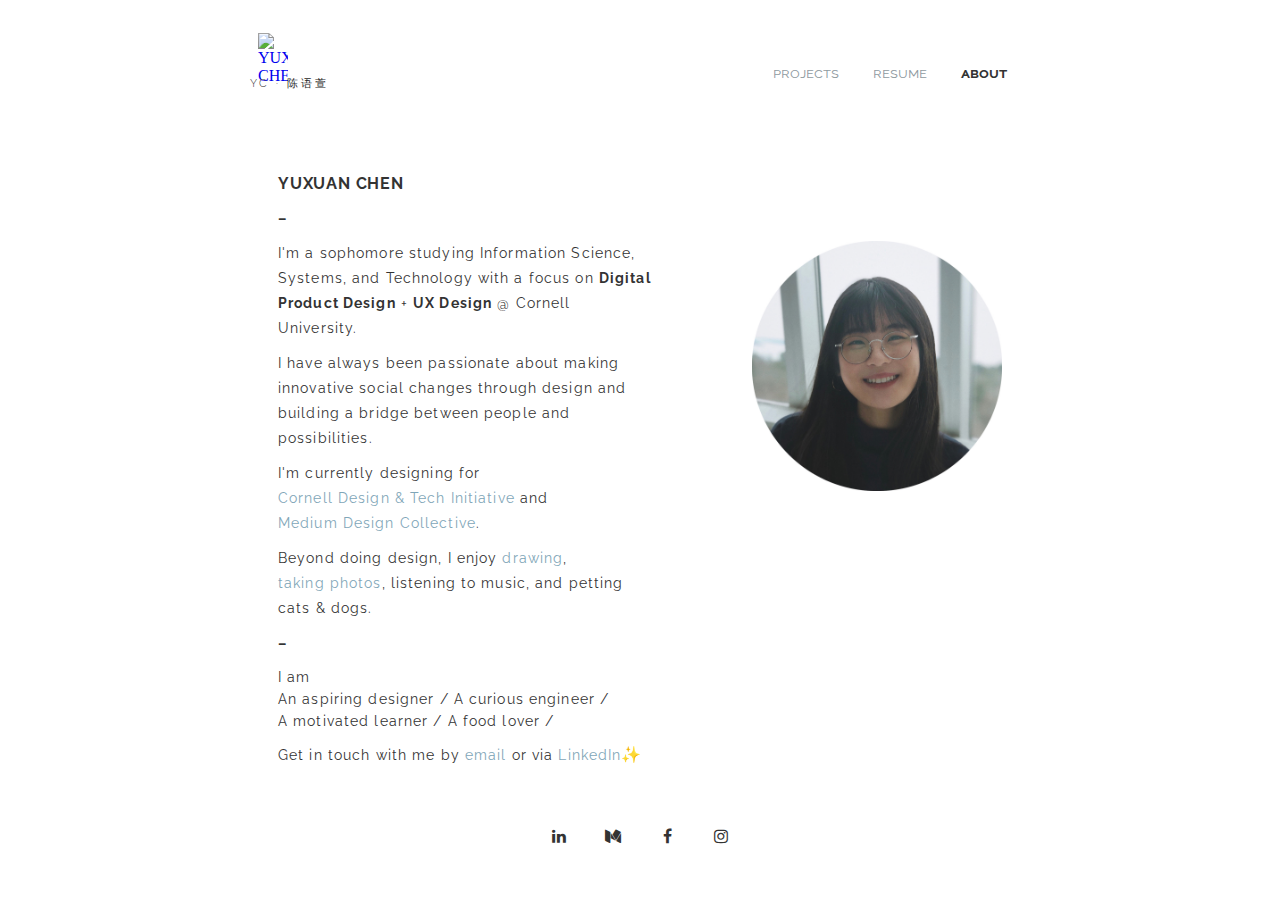
==== about.html @ 1ad93869 "updated resume" ====
<!DOCTYPE html>
<html lang="en" dir="ltr">

<head>
  <meta charset="utf-8">
  <title>Yuxuan Chen</title>
  <meta name="viewport" content="width=device-width, initial-scale=1">
  <link href="https://fonts.googleapis.com/css?family=Muli:200,200i,300,300i,400,400i,500,500i,600,600i,700,700i,800,800i,900,900i&display=swap" rel="stylesheet">
  <link href="https://fonts.googleapis.com/css?family=Work+Sans:100,200,300,400,500,600,700,800,900&display=swap" rel="stylesheet">
  <link href="https://fonts.googleapis.com/css?family=Raleway:100,100i,200,200i,300,300i,400,400i,500,500i,600,600i,700,700i,800,800i,900,900i&display=swap" rel="stylesheet">
  <link rel="stylesheet" type="text/css" href="styles/site.css" media="all" />
  <link rel="stylesheet" type="text/css" href="styles/about.css" media="all" />
  <link rel="shortcut icon" type="image/x-icon" href="favicon.ico">
  <script src="scripts/jquery-3.4.1.min.js" type="text/javascript"></script>
  <script src="scripts/site.js" type="text/javascript"></script>
  <script src="scripts/words.js" type="text/javascript"></script>
</head>

<body>
  <div class="header">
    <a href="about.html">
      <img src="images/logo.png" alt="YUXUAN CHEN" />
    </a>
    <nav>
      <ul>
        <li><a href="index.html">projects</a></li>
        <li><a href="YuxuanChen_Resume.pdf">resume</a></li>
        <li><a class="current-page" href="about.html">about</a></li>
      </ul>
    </nav>
  </div>
  <h2 id="name">YC · </h2>
  <h2 id="chinese">陈语萱 &nbsp;&nbsp;</h2>
  <!-- <div class="word_animation">
      <p>I am</p>
      <p>
        <span class="word salmon">a &nbsp;learner.</span>
        <span class="word purple">a &nbsp;designer.</span>
        <span class="word blue">an &nbsp;artist.</span>
        <span class="word green">a &nbsp;creator.</span>
        <span class="word yellow">an &nbsp;engineer.</span>
      </p>
    </div> -->




  <main class="intro">
    <div class="introduction">
      <p id="yuxuanchen">YUXUAN CHEN</p>
      <p class="dash"><strong>–</strong>
        <p>
          <p>I'm a sophomore studying Information Science, Systems,
            and Technology with a focus on <strong>Digital Product Design</strong> + <strong>UX Design</strong> @ Cornell University.</p>

          <p>I have always been passionate about making innovative social changes through
            design and building a bridge between people and possibilities.</p>

          <p>I'm currently designing for <a class="link" href="https://www.cornelldti.org/">Cornell Design & Tech Initiative</a> and <a class="link" href="https://cornellmedium.design/">Medium Design Collective</a>.</p>

          <p>Beyond doing design, I enjoy <a class="link" href="drawing.html">drawing</a>, <a class="link" href="photo.html">taking photos</a>, listening
            to music, and petting cats & dogs.</p>


          <p class="dash"><strong>–</strong>
            <p>

              <div id="introduction">
                <p>I am</p>
                <p>An aspiring designer / A curious engineer /</p>
                <p>A motivated learner / A food lover /</p>


              </div>

              <p>Get in touch with me by <a class="link" href="mailto:yc943@cornell.edu">email</a>
                or via <a class="link" href="https://www.linkedin.com/in/yuxuanchen12/">LinkedIn</a><span class="emoji">✨</span></p>
    </div>
    <div class="pic">
      <img src="images/yc943.jpg" alt="a picture of me" />
    </div>
  </main>

  <div class="footer">
    <link rel="stylesheet" href="https://cdnjs.cloudflare.com/ajax/libs/font-awesome/4.7.0/css/font-awesome.min.css">
    <a href="https://www.linkedin.com/in/yuxuanchen12/" class="fa fa-linkedin"></a>
    <a href="https://medium.com/@yuxuanc1212" class="fa fa-medium"></a>
    <a href="https://www.facebook.com/Yuxuannnnchen" class="fa fa-facebook"></a>
    <a href="https://www.instagram.com/yuxuannc/" class="fa fa-instagram"></a>

  </div>
</body>

</html>
---- styles/site.css ----
body {
  padding-left: 250px;
  padding-right: 250px;
  padding-top: 25px;
}

.header {
  align-items: center;
  position: relative;
}

.header img {
  display: inline-block;
  float: left;
  width: 30px;
}

/*Navigation*/
nav {
  display: flex;
  justify-content: flex-end;
}

nav li {
  display: inline-block;
  padding: 5px;
  margin: 10px;
}

nav a {
  font-size: 15px;
  color: #8f9a9f;
  position: relative;
  font-family: 'Raleway', sans-serif;
  text-decoration: none;
  font-variant: small-caps;
}

nav a::after {
  position: absolute;
  content: "";
  top: 100%;
  left: 0;
  width: 100%;
  height: 2px;
  background: #7FA6B8;
  transform: scaleX(0);
  transform-origin: right;
  transition: transform 0.5s;
}

nav a:hover {
  color: gray;
}

nav a:hover::after {
  transform: scaleX(1);
  transform-origin: left;
}

.current-page {
  color: #333333;
  font-weight: 700;
}

/* Project Nav */
.projects_nav{
  padding-top: 60px;
  padding-left: 20px;
  padding-right: 20px;
}

.projects_nav a{
  font-size: 14px;
  color: #CCCCCC;
  position: relative;
  font-family: 'Raleway', sans-serif;
  text-decoration: none;
  letter-spacing:1.5px;
  font-weight: 400;
  line-height: 40px;

}

#current {
  color: #333333 !important;
}

a:hover{
  color: #333333;
}


/* footer */
.fa {
  font-size: 30px;
  width: 50px;
  text-align: center;
  text-decoration: none;
  bottom: 0px;
}

.fa:hover {
  color: gray;
}

.fa-linkedin {
  color: #333333;
}

.fa-facebook {
  color: #333333;
}

.fa-instagram {
  color: #333333;
}

.fa-medium {
  color: #333333;
}

.footer {
  padding-top: 50px;
  padding-bottom: 30px;
  text-align: center;
}

.top {
  text-align: center;
}

.top a {
  font-size: 15px;
  font-family: 'Raleway', sans-serif;
  text-decoration: none;
  letter-spacing: 0.8px;
  color: gray;
}


#name {
  display: inline;
  font-family: 'Raleway', sans-serif;
  font-weight: 300;
  font-size: 11px;
  color: #333333;
  position: relative;
  margin-bottom: 0px;
  letter-spacing: 3px;
  left: -8px;
  top:-40px;
}

#chinese {
  display: inline;
  font-family: 'Raleway', sans-serif;
  font-weight: 100;
  font-size: 11px;
  color: #272727;
  position: relative;
  margin-bottom: 0px;
  letter-spacing: 3px;
  left: -8px;
  top:-40px;
}


.heading h2 {
  display: inline;
  font-family: 'Raleway', sans-serif;
  font-weight: 300;
  font-size: 13px;
  color: #333333;
  position: relative;
  margin-top: 0px;
  margin-bottom: 0px;
  letter-spacing: 4px;
}

/* button,
button::after {
  -webkit-transition: all 0.3s;
	-moz-transition: all 0.3s;
  -o-transition: all 0.3s;
	transition: all 0.3s;
} */
button {
  font-size: 11px;
  letter-spacing: 1.3px;
  font-family: 'Raleway', sans-serif;
  background: none;
  border: 1.2px solid #333333;
  color: #333333;
  display: block;
  padding: 8px 20px;
  position: relative;
}

button::before,
button::after {
  background: #333333;
  content: '';
  z-index: -1;
}

button:hover {
  border: 1px solid #808080;
  color: white;
  background: #808080;
  font-weight: bold;
}

.btn {
  overflow: hidden;
}

.link{
  display: inline-block;
}



@media (max-width: 900px) {
  body {
    padding-left: 25px;
    padding-right: 25px;
  }

  .header {
    display: flex;
    flex-direction: column;
  }


  #name {
    display: none;
  }

  #chinese {
    display: none;
  }

  nav ul {
    padding-left: 0px;
  }

  button {
    text-align: center;
  }
}
---- styles/about.css ----
/*Intro*/
.intro{
  display: flex;
  flex-direction:row;
  padding-top: 30px;
  padding-left: 20px;
  padding-right: 20px;
}
.pic img{
  width:250px;
  float: right;
  margin-left: 20%;
  margin-top: 80px;
  position: relative;
}
.intro p{
  display:block;
  font-family:'Raleway', sans-serif;
  font-weight:400;
  color:#333333;
  font-size: 14px;
  letter-spacing: .08em;
  line-height: 25px;
  margin-right: 100px;
  margin-bottom: 10px;
  margin-top: 10px;
  }
.am p{
  margin-bottom: 0px;
  margin-top: 0px;
}
.intro a{
  color: #7FA6B8;
  position: relative;
  text-decoration: none;
}

.intro a:before {
  content: "";
  position: absolute;
  width: 100%;
  height: 1px;
  bottom: 0;
  left: 0;
  background-color: #7FA6B8;
  visibility: hidden;
  -webkit-transform: scaleX(0);
  transform: scaleX(0);
  -webkit-transition: all 0.5s ease-in-out 0s;
  transition: all 0.5s ease-in-out 0s;
}
.intro a:hover:before {
  visibility: visible;
  -webkit-transform: scaleX(1);
  transform: scaleX(1);
}


.intro strong{
  font-family:'Raleway', sans-serif;
  font-size: 14px;
  font-style: normal;
  font-weight:700;
  color: #333333;

}
#introduction{
  margin-bottom: 10px;
}
#introduction p{
  margin-bottom: 0px;
  margin-top: 0px;
  display:block;
  font-family:'Raleway', sans-serif;
  font-weight:400;
  color:#333333;
  font-size: 14px;
  letter-spacing: .08em;
  line-height: 22px;
}

.dash{
  font-family: "Raleway";
    font-size: 14px;
    line-height: .9em;
    text-transform: none;
    letter-spacing: .2em;
    text-decoration: none;
    font-weight: 700;
    font-style: normal;
    color:#333333;
    margin-top: 0px;
    margin-bottom: 0px;
}
.dash p{
  margin-top: 0px;
  margin-bottom: 0px;

}
#yuxuanchen{
  font-family: 'Raleway', sans-serif;
  font-size: 16px;
  letter-spacing: .05em;
  font-weight: 700;
}

/* word_animation*/
  .word_animation {
    font-family: 'Raleway', sans-serif;
    font-weight: 600;
    font-size: 30px;
    color: white;
    transform: translateX(-100px);
    text-align: center;
  }

  .word_animation p {
    display: inline-flex;
    text-align: center;
    vertical-align: top;
    color:#333333;
    letter-spacing: 2px;;
  }
  .word_animation p .word {
    position: absolute;
    display: flex;
    opacity: 0;
  }
  .word_animation p .word .letter {
    transform-origin: center center 25px;
  }
  .word_animation p .word .letter.out {
    transform: rotateX(90deg);
    transition: 0.32s cubic-bezier(0.6, 0, 0.7, 0.2);
  }
  .word_animation p .word .letter.in {
    transition: 0.38s ease;
  }
  .word_animation p .word .letter.behind {
    transform: rotateX(-90deg);
  }

  .salmon {
    color: #E7968b;
  }

  .purple {
    color: #ba8cd7;
  }

  .blue {
    color: #73a9c2;
  }

  .green {
    color: #9eba83;
  }

  .yellow {
    color: #f8d568;
  }
  .emoji{
    font-size: 16px;
  }

  @media (max-width: 900px) {
    .intro{
      flex-direction: column-reverse;
    }
    .intro p{
      margin-right: 0px;
    }
    .pic img{
      float: none;
      display: block;
      margin-left: auto;
      margin-right: auto;
      margin-top: 0px;
      width: 50%;
      margin-bottom: 20px;
    }
  }
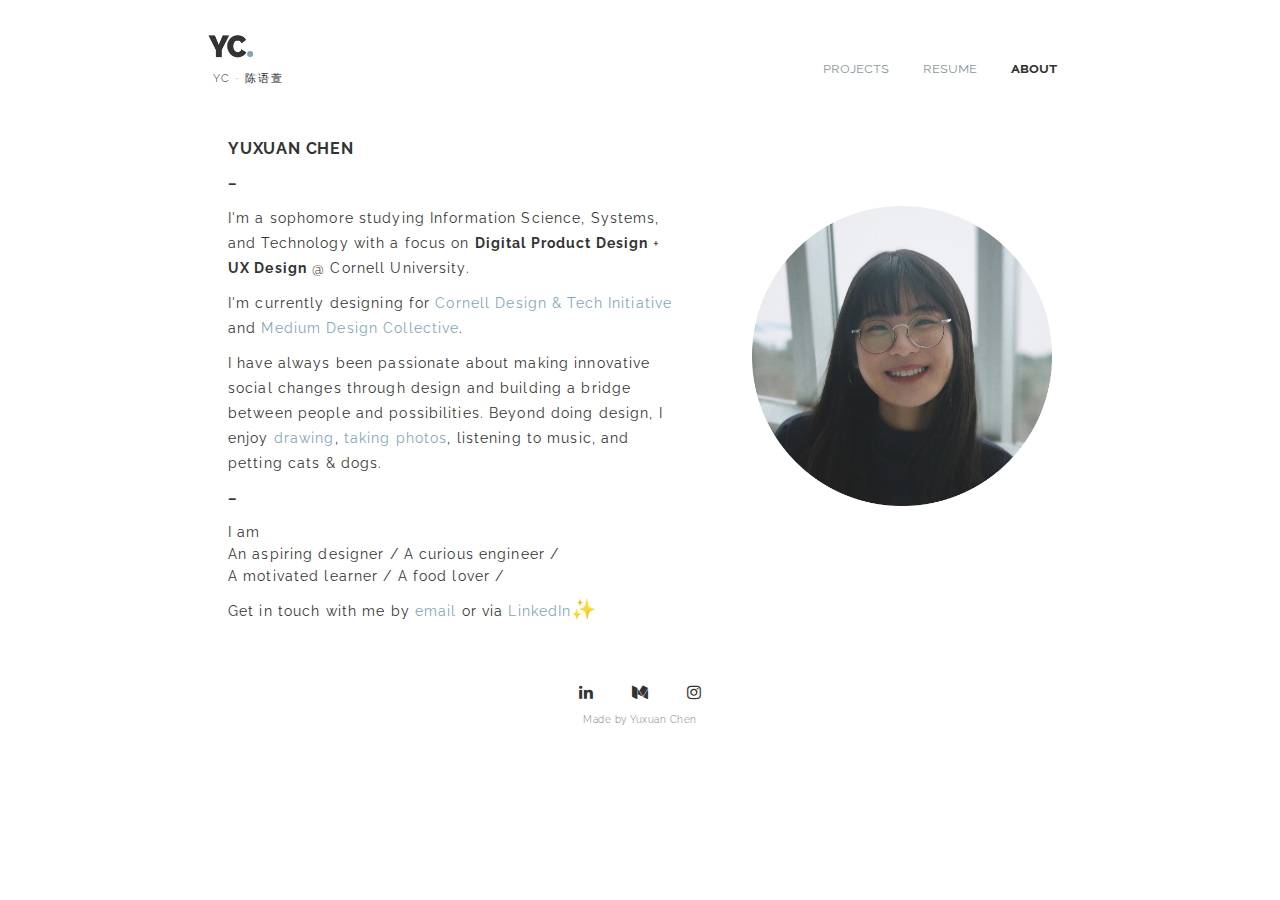
==== commit d5e7bbc0: "updated footer" ====
--- a/about.html
+++ b/about.html
@@ -31,19 +31,6 @@
   </div>
   <h2 id="name">YC · </h2>
   <h2 id="chinese">陈语萱 &nbsp;&nbsp;</h2>
-  <!-- <div class="word_animation">
-      <p>I am</p>
-      <p>
-        <span class="word salmon">a &nbsp;learner.</span>
-        <span class="word purple">a &nbsp;designer.</span>
-        <span class="word blue">an &nbsp;artist.</span>
-        <span class="word green">a &nbsp;creator.</span>
-        <span class="word yellow">an &nbsp;engineer.</span>
-      </p>
-    </div> -->
-
-
-
 
   <main class="intro">
     <div class="introduction">
@@ -53,13 +40,11 @@
           <p>I'm a sophomore studying Information Science, Systems,
             and Technology with a focus on <strong>Digital Product Design</strong> + <strong>UX Design</strong> @ Cornell University.</p>
 
-          <p>I have always been passionate about making innovative social changes through
-            design and building a bridge between people and possibilities.</p>
-
           <p>I'm currently designing for <a class="link" href="https://www.cornelldti.org/">Cornell Design & Tech Initiative</a> and <a class="link" href="https://cornellmedium.design/">Medium Design Collective</a>.</p>
 
-          <p>Beyond doing design, I enjoy <a class="link" href="drawing.html">drawing</a>, <a class="link" href="photo.html">taking photos</a>, listening
-            to music, and petting cats & dogs.</p>
+          <p>I have always been passionate about making innovative social changes through
+            design and building a bridge between people and possibilities. Beyond doing design, I enjoy <a class="link" href="drawing.html">drawing</a>, <a class="link" href="photo.html">taking photos</a>, listening
+              to music, and petting cats & dogs.</p>
 
 
           <p class="dash"><strong>–</strong>
@@ -85,8 +70,9 @@
     <link rel="stylesheet" href="https://cdnjs.cloudflare.com/ajax/libs/font-awesome/4.7.0/css/font-awesome.min.css">
     <a href="https://www.linkedin.com/in/yuxuanchen12/" class="fa fa-linkedin"></a>
     <a href="https://medium.com/@yuxuanc1212" class="fa fa-medium"></a>
-    <a href="https://www.facebook.com/Yuxuannnnchen" class="fa fa-facebook"></a>
+    <!-- <a href="https://www.facebook.com/Yuxuannnnchen" class="fa fa-facebook"></a> -->
     <a href="https://www.instagram.com/yuxuannc/" class="fa fa-instagram"></a>
+    <p id="mb">Made by Yuxuan Chen</p>
 
   </div>
 </body>
--- a/styles/site.css
+++ b/styles/site.css
@@ -1,7 +1,7 @@
 body {
-  padding-left: 250px;
-  padding-right: 250px;
-  padding-top: 25px;
+  padding-left: 200px;
+  padding-right: 200px;
+  padding-top: 20px;
 }
 
 .header {
@@ -12,7 +12,8 @@
 .header img {
   display: inline-block;
   float: left;
-  width: 30px;
+  width: 45px;
+  left:-2px;
 }
 
 /*Navigation*/
@@ -147,8 +148,8 @@
   color: #333333;
   position: relative;
   margin-bottom: 0px;
-  letter-spacing: 3px;
-  left: -8px;
+  letter-spacing: 2px;
+  left: 5px;
   top:-40px;
 }
 
@@ -160,8 +161,8 @@
   color: #272727;
   position: relative;
   margin-bottom: 0px;
-  letter-spacing: 3px;
-  left: -8px;
+  letter-spacing: 2px;
+  left: 5px;
   top:-40px;
 }
 
@@ -219,6 +220,14 @@
   display: inline-block;
 }
 
+#mb{
+  font-family: 'Raleway', sans-serif;
+  font-size: 10px;
+  color: #808080;
+  margin-top: 12px;
+  font-weight: 300;
+  letter-spacing: 0.5px;
+}
 
 
 @media (max-width: 900px) {
--- a/styles/about.css
+++ b/styles/about.css
@@ -1,35 +1,38 @@
 /*Intro*/
-.intro{
+.intro {
   display: flex;
-  flex-direction:row;
-  padding-top: 30px;
+  flex-direction: row;
   padding-left: 20px;
   padding-right: 20px;
 }
-.pic img{
-  width:250px;
+
+.pic img {
+  width: 300px;
   float: right;
   margin-left: 20%;
   margin-top: 80px;
   position: relative;
 }
-.intro p{
-  display:block;
-  font-family:'Raleway', sans-serif;
-  font-weight:400;
-  color:#333333;
+
+.intro p {
+  display: block;
+  font-family: 'Raleway', sans-serif;
+  font-weight: 400;
+  color: #333333;
   font-size: 14px;
   letter-spacing: .08em;
   line-height: 25px;
-  margin-right: 100px;
+  margin-right: 70px;
   margin-bottom: 10px;
   margin-top: 10px;
-  }
-.am p{
+}
+
+.am p {
   margin-bottom: 0px;
   margin-top: 0px;
 }
-.intro a{
+
+.intro a {
   color: #7FA6B8;
   position: relative;
   text-decoration: none;
@@ -49,134 +52,91 @@
   -webkit-transition: all 0.5s ease-in-out 0s;
   transition: all 0.5s ease-in-out 0s;
 }
+
 .intro a:hover:before {
   visibility: visible;
   -webkit-transform: scaleX(1);
   transform: scaleX(1);
 }
 
-
-.intro strong{
-  font-family:'Raleway', sans-serif;
+.intro strong {
+  font-family: 'Raleway', sans-serif;
   font-size: 14px;
   font-style: normal;
-  font-weight:700;
+  font-weight: 700;
   color: #333333;
+}
 
-}
-#introduction{
+#introduction {
   margin-bottom: 10px;
 }
-#introduction p{
+
+#introduction p {
   margin-bottom: 0px;
   margin-top: 0px;
-  display:block;
-  font-family:'Raleway', sans-serif;
-  font-weight:400;
-  color:#333333;
+  display: block;
+  font-family: 'Raleway', sans-serif;
+  font-weight: 400;
+  color: #333333;
   font-size: 14px;
   letter-spacing: .08em;
   line-height: 22px;
 }
 
-.dash{
+.dash {
   font-family: "Raleway";
-    font-size: 14px;
-    line-height: .9em;
-    text-transform: none;
-    letter-spacing: .2em;
-    text-decoration: none;
-    font-weight: 700;
-    font-style: normal;
-    color:#333333;
-    margin-top: 0px;
-    margin-bottom: 0px;
-}
-.dash p{
+  font-size: 14px;
+  line-height: .9em;
+  text-transform: none;
+  letter-spacing: .2em;
+  text-decoration: none;
+  font-weight: 700;
+  font-style: normal;
+  color: #333333;
   margin-top: 0px;
   margin-bottom: 0px;
+}
 
+.dash p {
+  margin-top: 0px;
+  margin-bottom: 0px;
 }
-#yuxuanchen{
+
+#yuxuanchen {
   font-family: 'Raleway', sans-serif;
   font-size: 16px;
   letter-spacing: .05em;
   font-weight: 700;
 }
 
-/* word_animation*/
-  .word_animation {
-    font-family: 'Raleway', sans-serif;
-    font-weight: 600;
-    font-size: 30px;
-    color: white;
-    transform: translateX(-100px);
+.emoji {
+  font-size: 20px;
+}
+
+@media (max-width: 900px) {
+  .intro {
+    flex-direction: column-reverse;
+  }
+
+  .intro p {
+    margin-right: 0px;
+  }
+
+  .pic img {
+    float: none;
+    display: block;
+    margin-left: auto;
+    margin-right: auto;
+    margin-top: 0px;
+    width: 50%;
+    margin-bottom: 20px;
+  }
+
+  .intro {
+    padding-top: 20px;
+  }
+
+  #yuxuanchen {
     text-align: center;
   }
-
-  .word_animation p {
-    display: inline-flex;
-    text-align: center;
-    vertical-align: top;
-    color:#333333;
-    letter-spacing: 2px;;
-  }
-  .word_animation p .word {
-    position: absolute;
-    display: flex;
-    opacity: 0;
-  }
-  .word_animation p .word .letter {
-    transform-origin: center center 25px;
-  }
-  .word_animation p .word .letter.out {
-    transform: rotateX(90deg);
-    transition: 0.32s cubic-bezier(0.6, 0, 0.7, 0.2);
-  }
-  .word_animation p .word .letter.in {
-    transition: 0.38s ease;
-  }
-  .word_animation p .word .letter.behind {
-    transform: rotateX(-90deg);
-  }
-
-  .salmon {
-    color: #E7968b;
-  }
-
-  .purple {
-    color: #ba8cd7;
-  }
-
-  .blue {
-    color: #73a9c2;
-  }
-
-  .green {
-    color: #9eba83;
-  }
-
-  .yellow {
-    color: #f8d568;
-  }
-  .emoji{
-    font-size: 16px;
-  }
-
-  @media (max-width: 900px) {
-    .intro{
-      flex-direction: column-reverse;
-    }
-    .intro p{
-      margin-right: 0px;
-    }
-    .pic img{
-      float: none;
-      display: block;
-      margin-left: auto;
-      margin-right: auto;
-      margin-top: 0px;
-      width: 50%;
-      margin-bottom: 20px;
-    }
-  }
+}
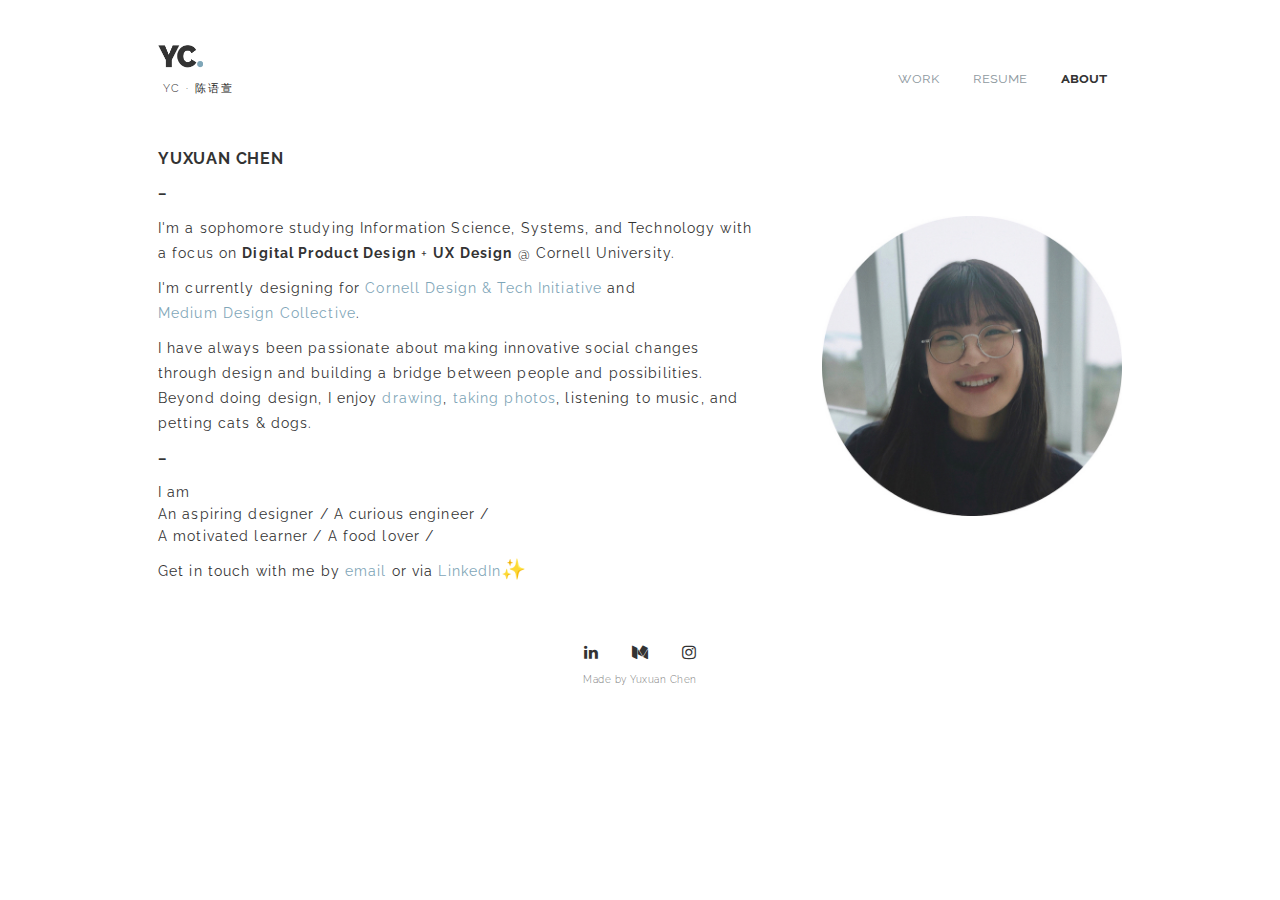
==== commit aa36aa0e: "updated nav bar" ====
--- a/about.html
+++ b/about.html
@@ -10,7 +10,7 @@
   <link href="https://fonts.googleapis.com/css?family=Raleway:100,100i,200,200i,300,300i,400,400i,500,500i,600,600i,700,700i,800,800i,900,900i&display=swap" rel="stylesheet">
   <link rel="stylesheet" type="text/css" href="styles/site.css" media="all" />
   <link rel="stylesheet" type="text/css" href="styles/about.css" media="all" />
-  <link rel="shortcut icon" type="image/x-icon" href="favicon.ico">
+  <link rel="shortcut icon" type="image/x-icon" href="faviconn.ico">
   <script src="scripts/jquery-3.4.1.min.js" type="text/javascript"></script>
   <script src="scripts/site.js" type="text/javascript"></script>
   <script src="scripts/words.js" type="text/javascript"></script>
@@ -23,7 +23,7 @@
     </a>
     <nav>
       <ul>
-        <li><a href="index.html">projects</a></li>
+        <li><a href="index.html">work</a></li>
         <li><a href="YuxuanChen_Resume.pdf">resume</a></li>
         <li><a class="current-page" href="about.html">about</a></li>
       </ul>
--- a/styles/site.css
+++ b/styles/site.css
@@ -1,7 +1,7 @@
 body {
-  padding-left: 200px;
-  padding-right: 200px;
-  padding-top: 20px;
+  padding-left: 150px;
+  padding-right: 150px;
+  padding-top: 30px;
 }
 
 .header {
@@ -72,7 +72,7 @@
 }
 
 .projects_nav a{
-  font-size: 14px;
+  font-size: 15px;
   color: #CCCCCC;
   position: relative;
   font-family: 'Raleway', sans-serif;
@@ -95,7 +95,7 @@
 /* footer */
 .fa {
   font-size: 30px;
-  width: 50px;
+  width: 45px;
   text-align: center;
   text-decoration: none;
   bottom: 0px;
@@ -179,13 +179,6 @@
   letter-spacing: 4px;
 }
 
-/* button,
-button::after {
-  -webkit-transition: all 0.3s;
-	-moz-transition: all 0.3s;
-  -o-transition: all 0.3s;
-	transition: all 0.3s;
-} */
 button {
   font-size: 11px;
   letter-spacing: 1.3px;
--- a/styles/about.css
+++ b/styles/about.css
@@ -2,8 +2,8 @@
 .intro {
   display: flex;
   flex-direction: row;
-  padding-left: 20px;
-  padding-right: 20px;
+  /* padding-left: 20px;
+  padding-right: 20px; */
 }
 
 .pic img {
@@ -47,9 +47,7 @@
   left: 0;
   background-color: #7FA6B8;
   visibility: hidden;
-  -webkit-transform: scaleX(0);
   transform: scaleX(0);
-  -webkit-transition: all 0.5s ease-in-out 0s;
   transition: all 0.5s ease-in-out 0s;
 }
 
@@ -116,6 +114,7 @@
 @media (max-width: 900px) {
   .intro {
     flex-direction: column-reverse;
+    padding-top: 0px;
   }
 
   .intro p {
@@ -132,10 +131,6 @@
     margin-bottom: 20px;
   }
 
-  .intro {
-    padding-top: 20px;
-  }
-
   #yuxuanchen {
     text-align: center;
   }
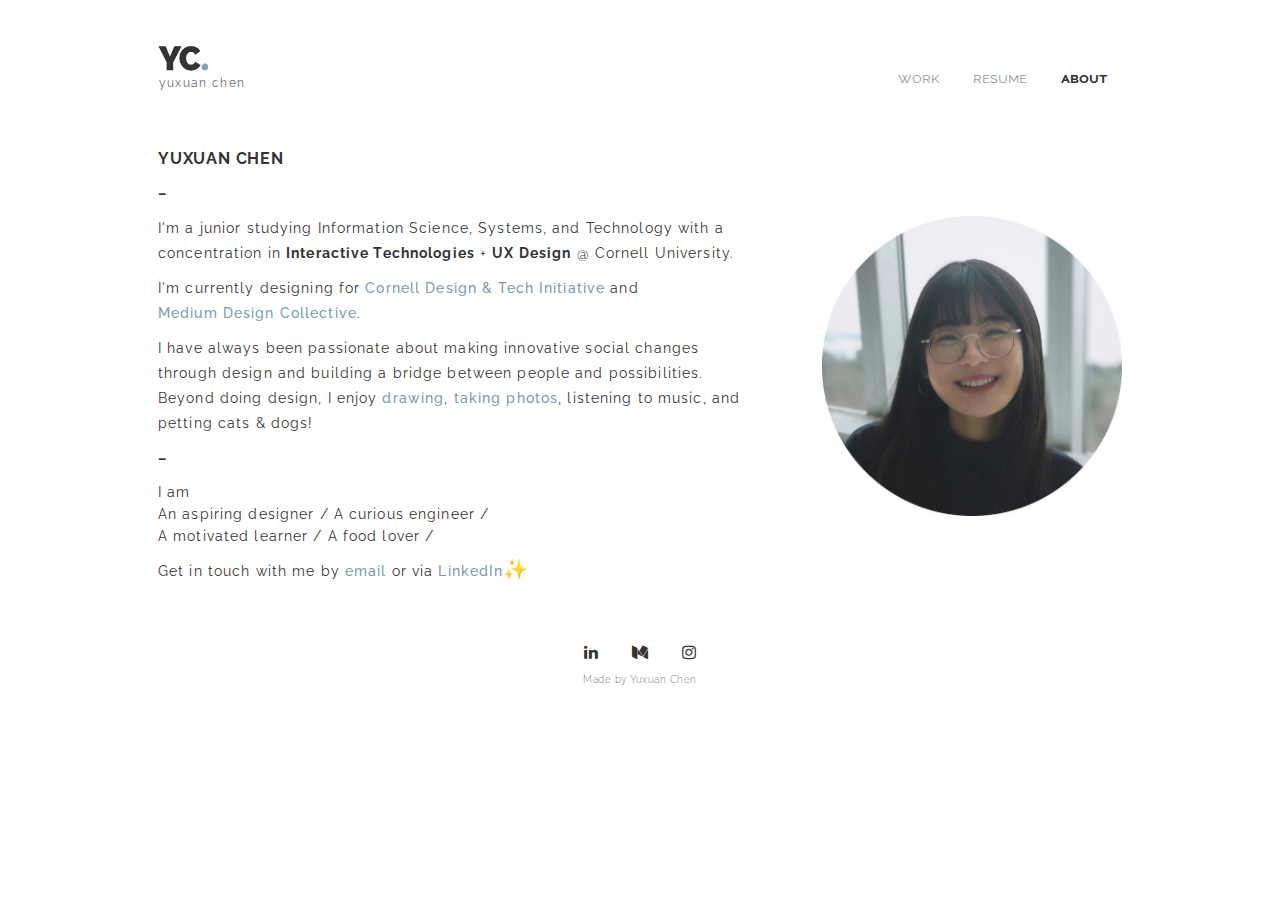
==== commit b070825b: "removed proj" ====
--- a/about.html
+++ b/about.html
@@ -5,8 +5,7 @@
   <meta charset="utf-8">
   <title>Yuxuan Chen</title>
   <meta name="viewport" content="width=device-width, initial-scale=1">
-  <link href="https://fonts.googleapis.com/css?family=Muli:200,200i,300,300i,400,400i,500,500i,600,600i,700,700i,800,800i,900,900i&display=swap" rel="stylesheet">
-  <link href="https://fonts.googleapis.com/css?family=Work+Sans:100,200,300,400,500,600,700,800,900&display=swap" rel="stylesheet">
+  <link href="https://fonts.googleapis.com/css2?family=Poppins:ital,wght@0,100;0,200;0,300;0,400;0,500;0,600;0,700;0,800;0,900;1,100;1,200;1,300;1,400;1,500;1,600;1,700;1,900&display=swap" rel="stylesheet">
   <link href="https://fonts.googleapis.com/css?family=Raleway:100,100i,200,200i,300,300i,400,400i,500,500i,600,600i,700,700i,800,800i,900,900i&display=swap" rel="stylesheet">
   <link rel="stylesheet" type="text/css" href="styles/site.css" media="all" />
   <link rel="stylesheet" type="text/css" href="styles/about.css" media="all" />
@@ -29,22 +28,23 @@
       </ul>
     </nav>
   </div>
-  <h2 id="name">YC · </h2>
-  <h2 id="chinese">陈语萱 &nbsp;&nbsp;</h2>
+
+  <h2 id="name">yuxuan chen</h2>
+  <!-- <h2 id="chinese">陈语萱 &nbsp;&nbsp;</h2> -->
 
   <main class="intro">
     <div class="introduction">
       <p id="yuxuanchen">YUXUAN CHEN</p>
       <p class="dash"><strong>–</strong>
         <p>
-          <p>I'm a sophomore studying Information Science, Systems,
-            and Technology with a focus on <strong>Digital Product Design</strong> + <strong>UX Design</strong> @ Cornell University.</p>
+          <p>I'm a junior studying Information Science, Systems,
+            and Technology with a concentration in <strong>Interactive Technologies</strong> + <strong>UX Design</strong> @ Cornell University.</p>
 
           <p>I'm currently designing for <a class="link" href="https://www.cornelldti.org/">Cornell Design & Tech Initiative</a> and <a class="link" href="https://cornellmedium.design/">Medium Design Collective</a>.</p>
 
           <p>I have always been passionate about making innovative social changes through
             design and building a bridge between people and possibilities. Beyond doing design, I enjoy <a class="link" href="drawing.html">drawing</a>, <a class="link" href="photo.html">taking photos</a>, listening
-              to music, and petting cats & dogs.</p>
+              to music, and petting cats & dogs!</p>
 
 
           <p class="dash"><strong>–</strong>
--- a/styles/site.css
+++ b/styles/site.css
@@ -12,7 +12,7 @@
 .header img {
   display: inline-block;
   float: left;
-  width: 45px;
+  width: 50px;
   left:-2px;
 }
 
@@ -44,7 +44,7 @@
   left: 0;
   width: 100%;
   height: 2px;
-  background: #7FA6B8;
+  background: #769CAE;
   transform: scaleX(0);
   transform-origin: right;
   transition: transform 0.5s;
@@ -129,6 +129,7 @@
 
 .top {
   text-align: center;
+    margin-top: 30px;
 }
 
 .top a {
@@ -144,27 +145,28 @@
   display: inline;
   font-family: 'Raleway', sans-serif;
   font-weight: 300;
+  font-size: 12px;
+  color: #363636;
+  position: relative;
+  margin-bottom: 0px;
+  /* letter-spacing: 2px; */
+  letter-spacing: 1.5px;
+  left: 1px;
+  top:-45px;
+}
+
+/* #chinese {
+  display: inline;
+  font-family: 'Raleway', sans-serif;
+  font-weight: 100;
   font-size: 11px;
-  color: #333333;
+  color: #737373;
   position: relative;
   margin-bottom: 0px;
   letter-spacing: 2px;
   left: 5px;
   top:-40px;
-}
-
-#chinese {
-  display: inline;
-  font-family: 'Raleway', sans-serif;
-  font-weight: 100;
-  font-size: 11px;
-  color: #272727;
-  position: relative;
-  margin-bottom: 0px;
-  letter-spacing: 2px;
-  left: 5px;
-  top:-40px;
-}
+} */
 
 
 .heading h2 {
--- a/styles/about.css
+++ b/styles/about.css
@@ -33,7 +33,8 @@
 }
 
 .intro a {
-  color: #7FA6B8;
+  color: #769CAE;
+  font-weight: 500;
   position: relative;
   text-decoration: none;
 }
@@ -45,7 +46,7 @@
   height: 1px;
   bottom: 0;
   left: 0;
-  background-color: #7FA6B8;
+  background-color: #769CAE;
   visibility: hidden;
   transform: scaleX(0);
   transition: all 0.5s ease-in-out 0s;
@@ -127,7 +128,6 @@
     margin-left: auto;
     margin-right: auto;
     margin-top: 0px;
-    width: 50%;
     margin-bottom: 20px;
   }
 
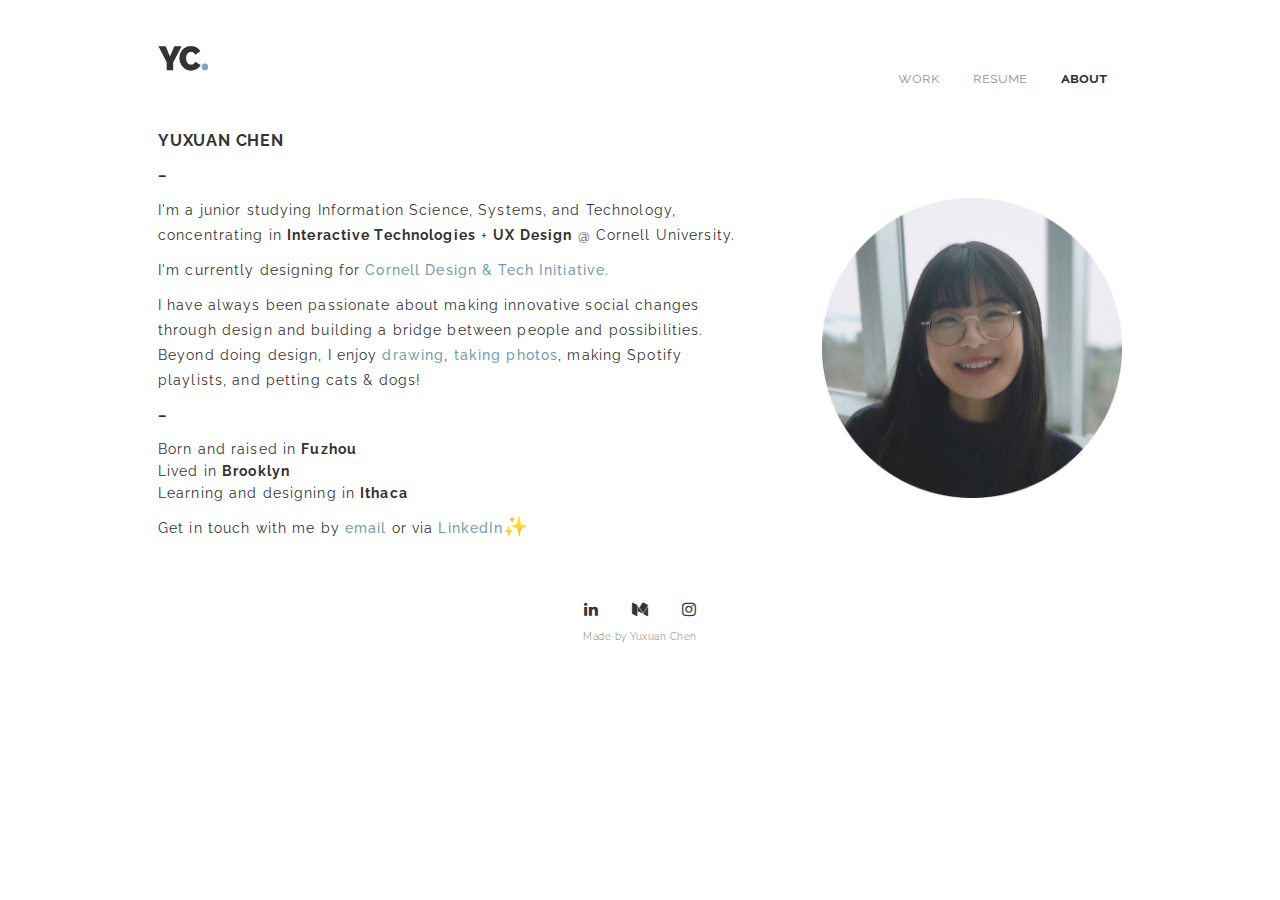
==== commit dfee6f06: "updated" ====
--- a/about.html
+++ b/about.html
@@ -5,6 +5,8 @@
   <meta charset="utf-8">
   <title>Yuxuan Chen</title>
   <meta name="viewport" content="width=device-width, initial-scale=1">
+  <link rel="preconnect" href="https://fonts.gstatic.com">
+  <link href="https://fonts.googleapis.com/css2?family=Karla:ital,wght@0,200;0,300;0,400;0,500;0,600;0,700;0,800;1,200;1,300;1,400;1,500;1,600;1,700;1,800&display=swap" rel="stylesheet">
   <link href="https://fonts.googleapis.com/css2?family=Poppins:ital,wght@0,100;0,200;0,300;0,400;0,500;0,600;0,700;0,800;0,900;1,100;1,200;1,300;1,400;1,500;1,600;1,700;1,900&display=swap" rel="stylesheet">
   <link href="https://fonts.googleapis.com/css?family=Raleway:100,100i,200,200i,300,300i,400,400i,500,500i,600,600i,700,700i,800,800i,900,900i&display=swap" rel="stylesheet">
   <link rel="stylesheet" type="text/css" href="styles/site.css" media="all" />
@@ -29,7 +31,7 @@
     </nav>
   </div>
 
-  <h2 id="name">yuxuan chen</h2>
+  <!-- <h2 id="name">Yuxuan Chen</h2> -->
   <!-- <h2 id="chinese">陈语萱 &nbsp;&nbsp;</h2> -->
 
   <main class="intro">
@@ -38,22 +40,20 @@
       <p class="dash"><strong>–</strong>
         <p>
           <p>I'm a junior studying Information Science, Systems,
-            and Technology with a concentration in <strong>Interactive Technologies</strong> + <strong>UX Design</strong> @ Cornell University.</p>
+            and Technology, concentrating in <strong>Interactive Technologies</strong> + <strong>UX Design</strong> @ Cornell University.</p>
 
-          <p>I'm currently designing for <a class="link" href="https://www.cornelldti.org/">Cornell Design & Tech Initiative</a> and <a class="link" href="https://cornellmedium.design/">Medium Design Collective</a>.</p>
+          <p>I'm currently designing for <a class="link" href="https://www.cornelldti.org/">Cornell Design & Tech Initiative</a>.</p>
 
           <p>I have always been passionate about making innovative social changes through
-            design and building a bridge between people and possibilities. Beyond doing design, I enjoy <a class="link" href="drawing.html">drawing</a>, <a class="link" href="photo.html">taking photos</a>, listening
-              to music, and petting cats & dogs!</p>
+            design and building a bridge between people and possibilities. Beyond doing design, I enjoy <a class="link" href="drawing.html">drawing</a>, <a class="link" href="photo.html">taking photos</a>, making Spotify playlists, and petting cats & dogs!</p>
 
 
-          <p class="dash"><strong>–</strong>
-            <p>
+          <p class="dash"><strong>–</strong></p>
 
               <div id="introduction">
-                <p>I am</p>
-                <p>An aspiring designer / A curious engineer /</p>
-                <p>A motivated learner / A food lover /</p>
+                <p>Born and raised in <strong>Fuzhou</strong></p>
+                <p>Lived in <strong>Brooklyn</strong></p>
+                <p>Learning and designing in <strong>Ithaca</strong></p>
 
 
               </div>
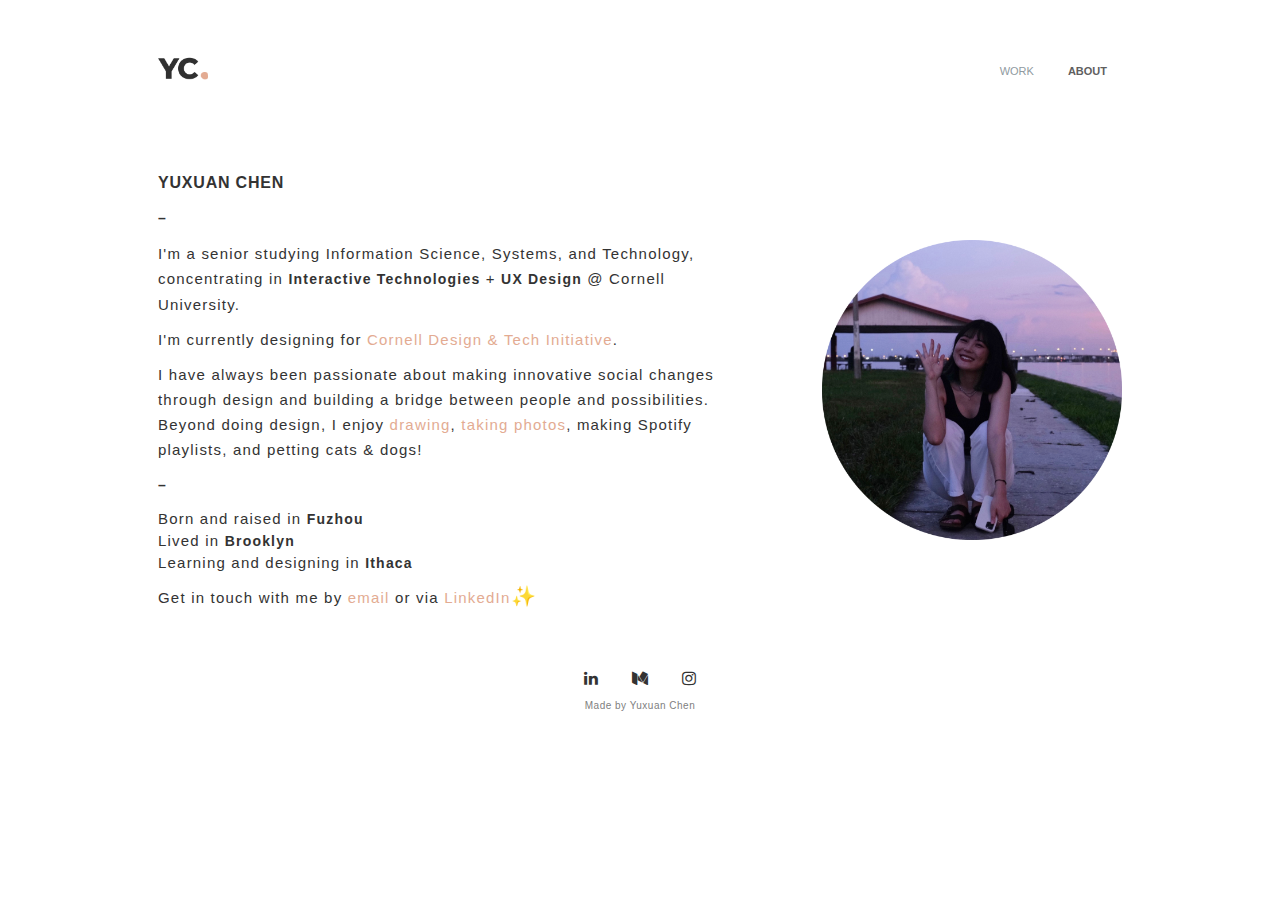
==== commit ed09691d: "update" ====
--- a/about.html
+++ b/about.html
@@ -25,7 +25,7 @@
     <nav>
       <ul>
         <li><a href="index.html">work</a></li>
-        <li><a href="YuxuanChen_Resume.pdf">resume</a></li>
+        <!-- <li><a href="YuxuanChen_Resume.pdf">resume</a></li> -->
         <li><a class="current-page" href="about.html">about</a></li>
       </ul>
     </nav>
@@ -39,7 +39,7 @@
       <p id="yuxuanchen">YUXUAN CHEN</p>
       <p class="dash"><strong>–</strong>
         <p>
-          <p>I'm a junior studying Information Science, Systems,
+          <p>I'm a senior studying Information Science, Systems,
             and Technology, concentrating in <strong>Interactive Technologies</strong> + <strong>UX Design</strong> @ Cornell University.</p>
 
           <p>I'm currently designing for <a class="link" href="https://www.cornelldti.org/">Cornell Design & Tech Initiative</a>.</p>
--- a/styles/site.css
+++ b/styles/site.css
@@ -1,19 +1,23 @@
 body {
+  /* padding-left: 240px;
+  padding-right: 240px;
+  padding-top: 30px; */
+  margin-top: 0px;
+}
+
+.header {
+  align-items: center;
+  position: relative;
   padding-left: 150px;
   padding-right: 150px;
   padding-top: 30px;
-}
-
-.header {
-  align-items: center;
-  position: relative;
 }
 
 .header img {
   display: inline-block;
   float: left;
   width: 50px;
-  left:-2px;
+  margin-top: 20px
 }
 
 /*Navigation*/
@@ -29,10 +33,10 @@
 }
 
 nav a {
-  font-size: 15px;
+  font-size: 16px;
   color: #8f9a9f;
   position: relative;
-  font-family: 'Raleway', sans-serif;
+  font-family: 'Inter', sans-serif;
   text-decoration: none;
   font-variant: small-caps;
 }
@@ -44,7 +48,7 @@
   left: 0;
   width: 100%;
   height: 2px;
-  background: #769CAE;
+  background: #E3AB92;
   transform: scaleX(0);
   transform-origin: right;
   transition: transform 0.5s;
@@ -60,22 +64,30 @@
 }
 
 .current-page {
-  color: #333333;
+  color: #5F5F5F;
   font-weight: 700;
+}
+
+hr {
+    width:10%;
+    margin:0 auto;
+    margin-bottom: 50px;
+    background:#5F5F5F;
 }
 
 /* Project Nav */
 .projects_nav{
   padding-top: 60px;
-  padding-left: 20px;
-  padding-right: 20px;
+  /* padding-left: 20px;
+  padding-right: 20px; */
+  text-align: center;
 }
 
 .projects_nav a{
   font-size: 15px;
   color: #CCCCCC;
   position: relative;
-  font-family: 'Raleway', sans-serif;
+  font-family: 'Inter', sans-serif;
   text-decoration: none;
   letter-spacing:1.5px;
   font-weight: 400;
@@ -134,7 +146,7 @@
 
 .top a {
   font-size: 15px;
-  font-family: 'Raleway', sans-serif;
+  font-family: 'Inter', sans-serif;
   text-decoration: none;
   letter-spacing: 0.8px;
   color: gray;
@@ -143,35 +155,21 @@
 
 #name {
   display: inline;
-  font-family: 'Raleway', sans-serif;
+  font-family: 'Inter', sans-serif;
   font-weight: 300;
   font-size: 12px;
   color: #363636;
   position: relative;
   margin-bottom: 0px;
   /* letter-spacing: 2px; */
-  letter-spacing: 1.5px;
   left: 1px;
   top:-45px;
 }
 
-/* #chinese {
-  display: inline;
-  font-family: 'Raleway', sans-serif;
-  font-weight: 100;
-  font-size: 11px;
-  color: #737373;
-  position: relative;
-  margin-bottom: 0px;
-  letter-spacing: 2px;
-  left: 5px;
-  top:-40px;
-} */
-
 
 .heading h2 {
   display: inline;
-  font-family: 'Raleway', sans-serif;
+  font-family: 'Inter', sans-serif;
   font-weight: 300;
   font-size: 13px;
   color: #333333;
@@ -184,7 +182,7 @@
 button {
   font-size: 11px;
   letter-spacing: 1.3px;
-  font-family: 'Raleway', sans-serif;
+  font-family: 'Inter', sans-serif;
   background: none;
   border: 1.2px solid #333333;
   color: #333333;
@@ -216,7 +214,7 @@
 }
 
 #mb{
-  font-family: 'Raleway', sans-serif;
+  font-family: 'Inter', sans-serif;
   font-size: 10px;
   color: #808080;
   margin-top: 12px;
@@ -224,16 +222,28 @@
   letter-spacing: 0.5px;
 }
 
+.background{
+  background-image: url(../images/background.png);
+  background-position: center;
+  background-repeat: no-repeat;
+  background-size: cover;
+  position: relative;
+  height: 800px;
+  margin-bottom: 50px;
+}
 
 @media (max-width: 900px) {
   body {
-    padding-left: 25px;
-    padding-right: 25px;
+    /* padding-left: 25px;
+    padding-right: 25px; */
+    margin:0px;
   }
 
   .header {
     display: flex;
     flex-direction: column;
+    padding-left: 0px;
+    padding-right: 0px;
   }
 
 
--- a/styles/about.css
+++ b/styles/about.css
@@ -2,8 +2,9 @@
 .intro {
   display: flex;
   flex-direction: row;
-  /* padding-left: 20px;
-  padding-right: 20px; */
+  padding-left: 150px;
+  padding-right: 150px;
+  margin-top: 50px;
 }
 
 .pic img {
@@ -16,13 +17,13 @@
 
 .intro p {
   display: block;
-  font-family: 'Raleway', sans-serif;
-  font-weight: 400;
+  font-family: 'Inter', sans-serif;
+  font-weight: 300;
   color: #333333;
-  font-size: 14px;
+  font-size: 15px;
   letter-spacing: .08em;
   line-height: 25px;
-  margin-right: 70px;
+  margin-right: 100px;
   margin-bottom: 10px;
   margin-top: 10px;
 }
@@ -33,7 +34,7 @@
 }
 
 .intro a {
-  color: #769CAE;
+  color: #E3AB92;
   font-weight: 500;
   position: relative;
   text-decoration: none;
@@ -46,10 +47,11 @@
   height: 1px;
   bottom: 0;
   left: 0;
-  background-color: #769CAE;
+  background-color: #E3AB92;
   visibility: hidden;
   transform: scaleX(0);
-  transition: all 0.5s ease-in-out 0s;
+  transform-origin: left;
+  transition: transform 0.5s;
 }
 
 .intro a:hover:before {
@@ -59,10 +61,10 @@
 }
 
 .intro strong {
-  font-family: 'Raleway', sans-serif;
+  font-family: 'Interway', sans-serif;
   font-size: 14px;
   font-style: normal;
-  font-weight: 700;
+  font-weight: 600;
   color: #333333;
 }
 
@@ -74,16 +76,16 @@
   margin-bottom: 0px;
   margin-top: 0px;
   display: block;
-  font-family: 'Raleway', sans-serif;
-  font-weight: 400;
+  font-family: 'Inter', sans-serif;
+  font-weight: 300;
   color: #333333;
-  font-size: 14px;
+  font-size: 15px;
   letter-spacing: .08em;
   line-height: 22px;
 }
 
 .dash {
-  font-family: "Raleway";
+  font-family: "Inter";
   font-size: 14px;
   line-height: .9em;
   text-transform: none;
@@ -102,7 +104,7 @@
 }
 
 #yuxuanchen {
-  font-family: 'Raleway', sans-serif;
+  font-family: 'Inter', sans-serif;
   font-size: 16px;
   letter-spacing: .05em;
   font-weight: 700;
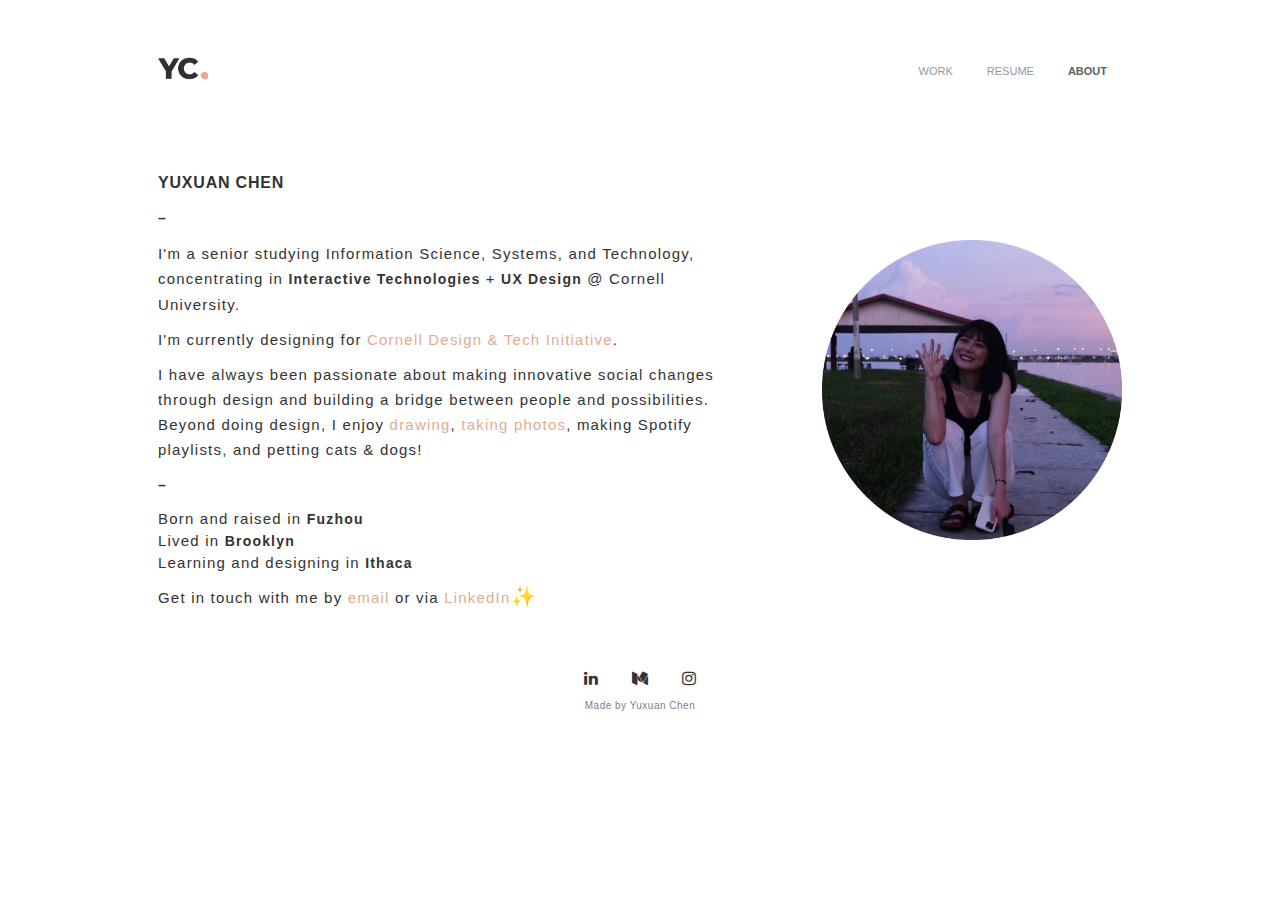
==== commit 6c8c1865: "-" ====
--- a/about.html
+++ b/about.html
@@ -25,7 +25,7 @@
     <nav>
       <ul>
         <li><a href="index.html">work</a></li>
-        <!-- <li><a href="YuxuanChen_Resume.pdf">resume</a></li> -->
+        <li><a href="YuxuanChen_Resume.pdf">resume</a></li>
         <li><a class="current-page" href="about.html">about</a></li>
       </ul>
     </nav>
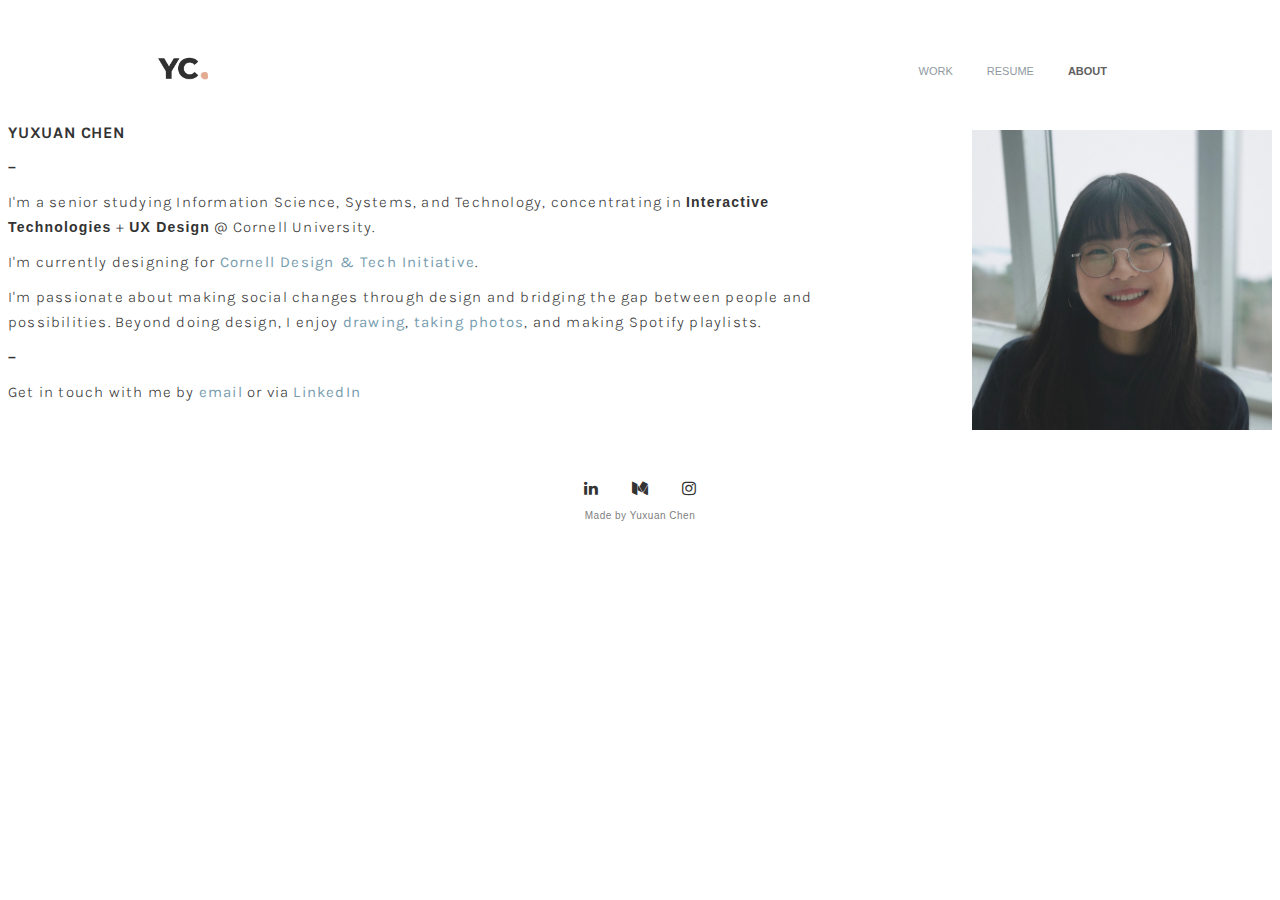
==== commit 2e5c8932: "updated" ====
--- a/about.html
+++ b/about.html
@@ -44,22 +44,23 @@
 
           <p>I'm currently designing for <a class="link" href="https://www.cornelldti.org/">Cornell Design & Tech Initiative</a>.</p>
 
-          <p>I have always been passionate about making innovative social changes through
-            design and building a bridge between people and possibilities. Beyond doing design, I enjoy <a class="link" href="drawing.html">drawing</a>, <a class="link" href="photo.html">taking photos</a>, making Spotify playlists, and petting cats & dogs!</p>
+          <p>I'm passionate about making social changes through design and bridging the gap between people and possibilities. Beyond doing design, I enjoy <a class="link" href="drawing.html">drawing</a>, <a class="link" href="photo.html">taking photos</a>, and making Spotify playlists.</p>
 
 
           <p class="dash"><strong>–</strong></p>
 
-              <div id="introduction">
+              <!-- <div id="introduction">
                 <p>Born and raised in <strong>Fuzhou</strong></p>
                 <p>Lived in <strong>Brooklyn</strong></p>
                 <p>Learning and designing in <strong>Ithaca</strong></p>
 
 
-              </div>
+              </div> -->
 
               <p>Get in touch with me by <a class="link" href="mailto:yc943@cornell.edu">email</a>
-                or via <a class="link" href="https://www.linkedin.com/in/yuxuanchen12/">LinkedIn</a><span class="emoji">✨</span></p>
+                or via <a class="link" href="https://www.linkedin.com/in/yuxuanchen12/">LinkedIn</a>
+                <!-- <span class="emoji">✨</span> -->
+              </p>
     </div>
     <div class="pic">
       <img src="images/yc943.jpg" alt="a picture of me" />
--- a/styles/about.css
+++ b/styles/about.css
@@ -2,22 +2,21 @@
 .intro {
   display: flex;
   flex-direction: row;
-  padding-left: 150px;
-  padding-right: 150px;
-  margin-top: 50px;
+  /* padding-left: 20px;
+  padding-right: 20px; */
 }
 
 .pic img {
   width: 300px;
   float: right;
   margin-left: 20%;
-  margin-top: 80px;
+  margin-top: 20px;
   position: relative;
 }
 
 .intro p {
   display: block;
-  font-family: 'Inter', sans-serif;
+  font-family: 'Karla', sans-serif;
   font-weight: 300;
   color: #333333;
   font-size: 15px;
@@ -34,8 +33,8 @@
 }
 
 .intro a {
-  color: #E3AB92;
-  font-weight: 500;
+  color: #769CAE;
+  font-weight: 400;
   position: relative;
   text-decoration: none;
 }
@@ -47,7 +46,7 @@
   height: 1px;
   bottom: 0;
   left: 0;
-  background-color: #E3AB92;
+  background-color: #769CAE;
   visibility: hidden;
   transform: scaleX(0);
   transform-origin: left;
@@ -61,7 +60,7 @@
 }
 
 .intro strong {
-  font-family: 'Interway', sans-serif;
+  font-family: 'Karlaway', sans-serif;
   font-size: 14px;
   font-style: normal;
   font-weight: 600;
@@ -76,7 +75,7 @@
   margin-bottom: 0px;
   margin-top: 0px;
   display: block;
-  font-family: 'Inter', sans-serif;
+  font-family: 'Karla', sans-serif;
   font-weight: 300;
   color: #333333;
   font-size: 15px;
@@ -85,7 +84,7 @@
 }
 
 .dash {
-  font-family: "Inter";
+  font-family: "Karla";
   font-size: 14px;
   line-height: .9em;
   text-transform: none;
@@ -104,7 +103,7 @@
 }
 
 #yuxuanchen {
-  font-family: 'Inter', sans-serif;
+  font-family: 'Karla', sans-serif;
   font-size: 16px;
   letter-spacing: .05em;
   font-weight: 700;
